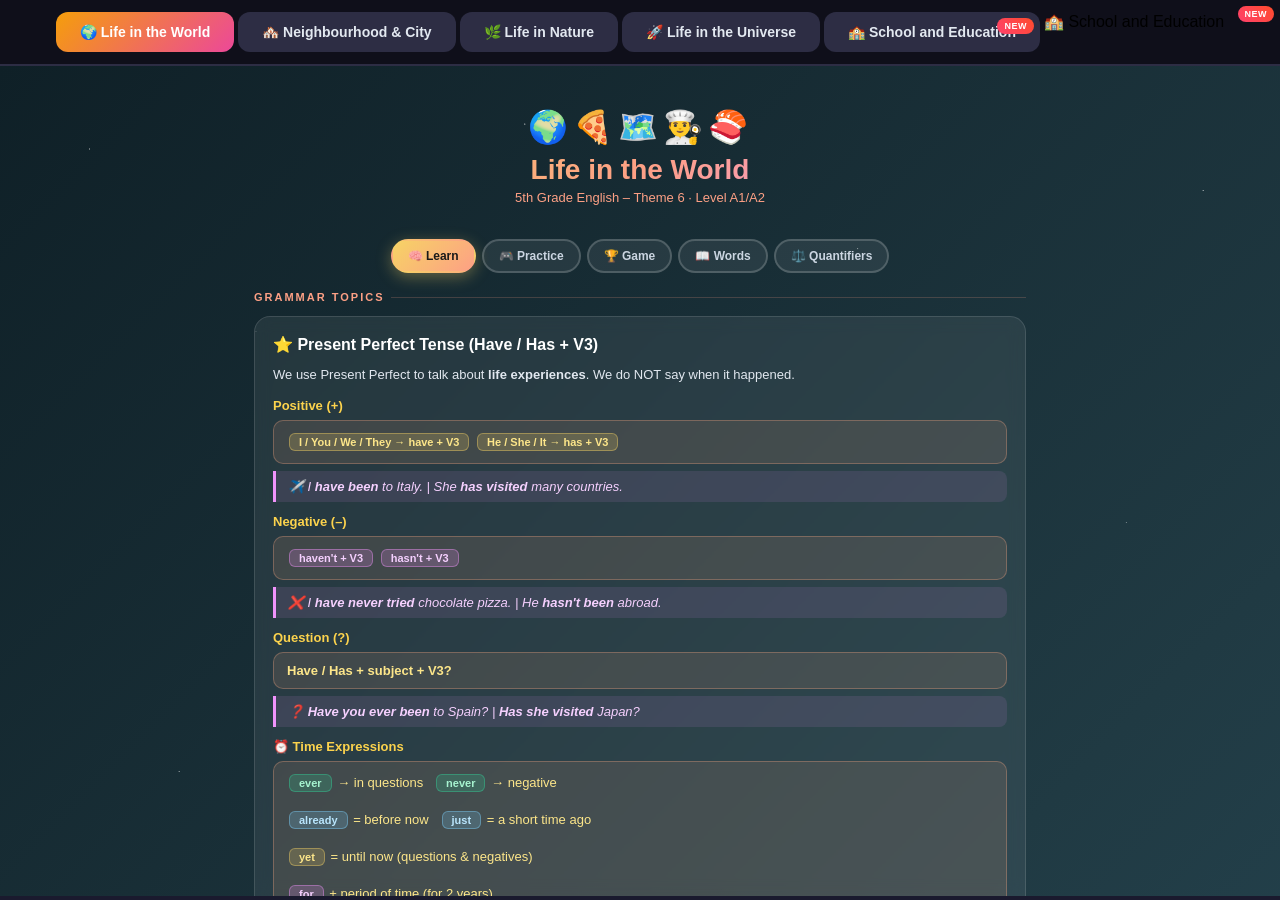
==== index.html @ 7ba91694 "Update index.html" ====
<!DOCTYPE html>
<html lang="tr">
<head>
    <meta charset="UTF-8">
    <meta name="viewport" content="width=device-width, initial-scale=1.0">
    <title>5. Sınıf İngilizce - Tüm Üniteler</title>
    <style>
        * {
            margin: 0;
            padding: 0;
            box-sizing: border-box;
        }

        body {
            font-family: 'Segoe UI', sans-serif;
            background: #1a1a2e;
        }

        .main-tabs {
            background: #0f0f1a;
            display: flex;
            flex-wrap: wrap;
            justify-content: center;
            gap: 4px;
            padding: 12px;
            border-bottom: 2px solid #2d2d44;
            position: sticky;
            top: 0;
            z-index: 1000;
        }

        .main-tab-btn {
            padding: 12px 24px;
            border: none;
            border-radius: 12px;
            font-size: 14px;
            font-weight: 600;
            cursor: pointer;
            background: #2d2d44;
            color: #e2e8f0;
            transition: all 0.3s;
        }

        .main-tab-btn:hover {
            background: #4a4a6a;
            transform: translateY(-2px);
        }

        .main-tab-btn.active {
            background: linear-gradient(135deg, #f59e0b, #ec4899);
            color: white;
        }

        .unit-iframe {
            width: 100%;
            height: calc(100vh - 70px);
            border: none;
        }

         .main-tab-btn {
    position: relative;
}

/* Badge görünümü */
.badge {
    position: absolute;
    top: 6px;
    right: 6px;
    background: linear-gradient(45deg, #ff416c, #ff4b2b);
    color: white;
    font-size: 9px;
    padding: 3px 7px;
    border-radius: 12px;
    font-weight: bold;
    letter-spacing: 0.5px;

    /* Animasyon */
    animation: pulse 1.5s infinite;
}

/* Pulse efekti */
@keyframes pulse {
    0% {
        transform: scale(1);
        box-shadow: 0 0 0 0 rgba(255, 75, 43, 0.7);
    }
    70% {
        transform: scale(1.1);
        box-shadow: 0 0 8px 6px rgba(255, 75, 43, 0);
    }
    100% {
        transform: scale(1);
        box-shadow: 0 0 0 0 rgba(255, 75, 43, 0);
    }
}

    </style>
</head>
<body>
    <div class="main-tabs">
        <button class="main-tab-btn active" onclick="switchUnit('life_in_the_world_theme6_app.html')">🌍 Life in the World</button>
        <button class="main-tab-btn" onclick="switchUnit('neighbourhood_city_app.html')">🏘️ Neighbourhood & City</button>
        <button class="main-tab-btn" onclick="switchUnit('life_in_nature_5th_grade.html')">🌿 Life in Nature</button>
        <button class="main-tab-btn" onclick="switchUnit('life_in_the_universe_app.html')">🚀 Life in the Universe</button>
        <button class="main-tab-btn new-badge" onclick="switchUnit('theme9-school-life.html')">
    🏫 School and Education
    <span class="badge">NEW</span>
</button>

    🏫 School and Education
    <span class="badge">NEW</span>
</button>

    </div>

    <iframe id="mainFrame" class="unit-iframe" src="life_in_the_world_theme6_app.html"></iframe>

    <script>
        function switchUnit(fileName) {
            document.getElementById('mainFrame').src = fileName;
            
            document.querySelectorAll('.main-tab-btn').forEach(btn => {
                btn.classList.remove('active');
            });
            event.target.classList.add('active');
        }
    </script>
</body>
</html>
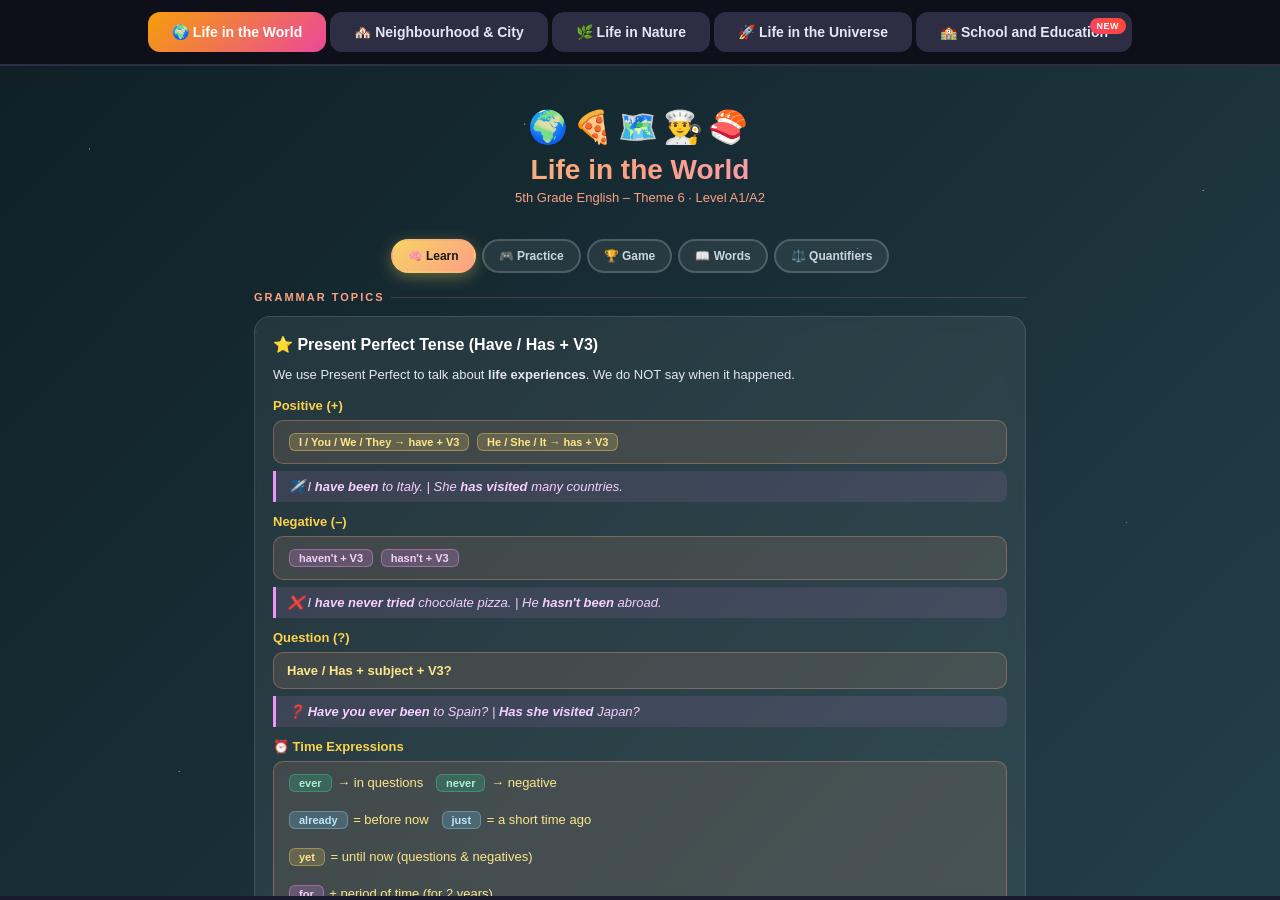
==== commit 295f1b62: "Update index.html" ====
--- a/index.html
+++ b/index.html
@@ -107,9 +107,6 @@
     <span class="badge">NEW</span>
 </button>
 
-    🏫 School and Education
-    <span class="badge">NEW</span>
-</button>
 
     </div>
 
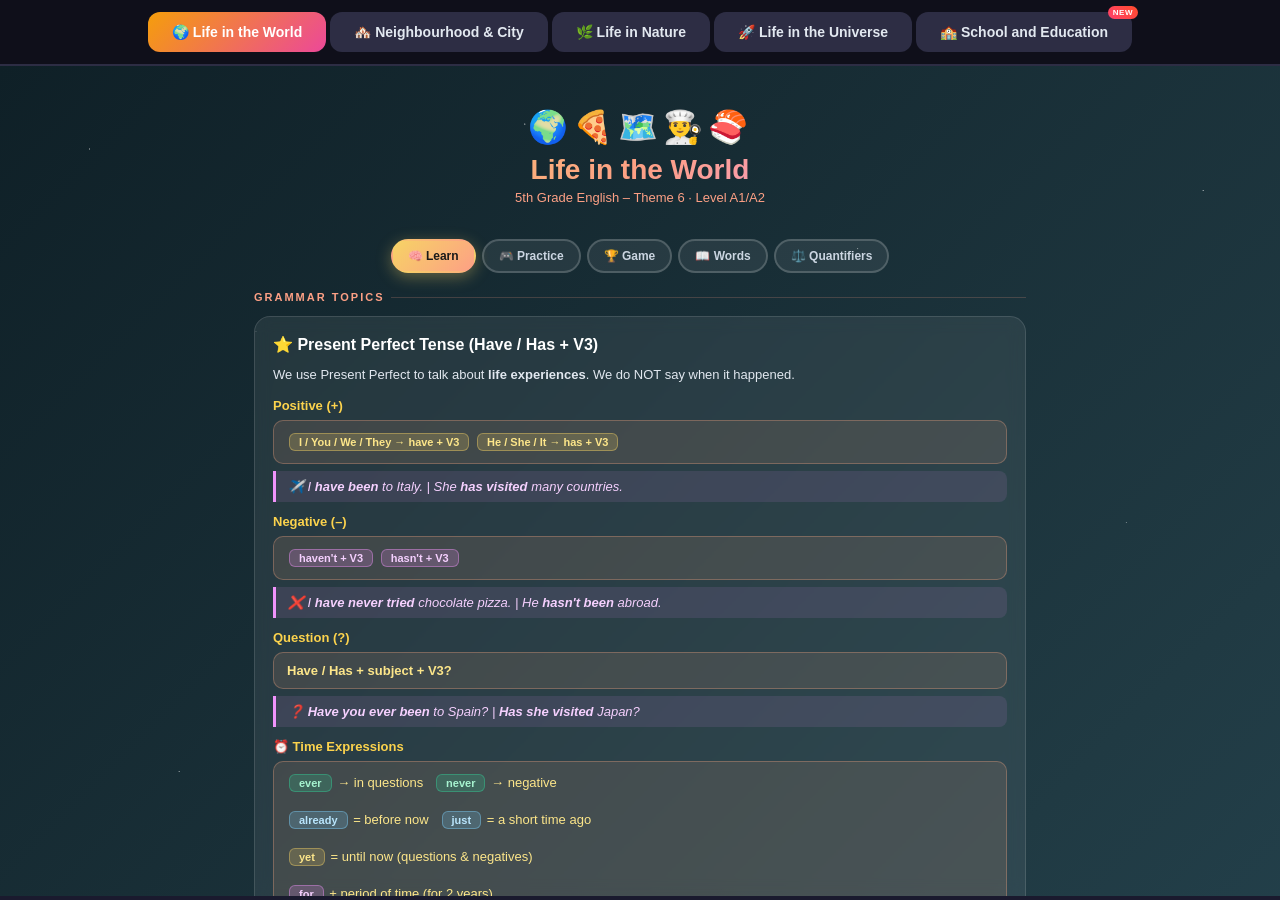
==== commit 922565f6: "Update index.html" ====
--- a/index.html
+++ b/index.html
@@ -64,12 +64,12 @@
 /* Badge görünümü */
 .badge {
     position: absolute;
-    top: 6px;
-    right: 6px;
+    top: -6px;
+    right: -6px;
     background: linear-gradient(45deg, #ff416c, #ff4b2b);
     color: white;
-    font-size: 9px;
-    padding: 3px 7px;
+    font-size: 8px;
+    padding: 2px 5px;
     border-radius: 12px;
     font-weight: bold;
     letter-spacing: 0.5px;
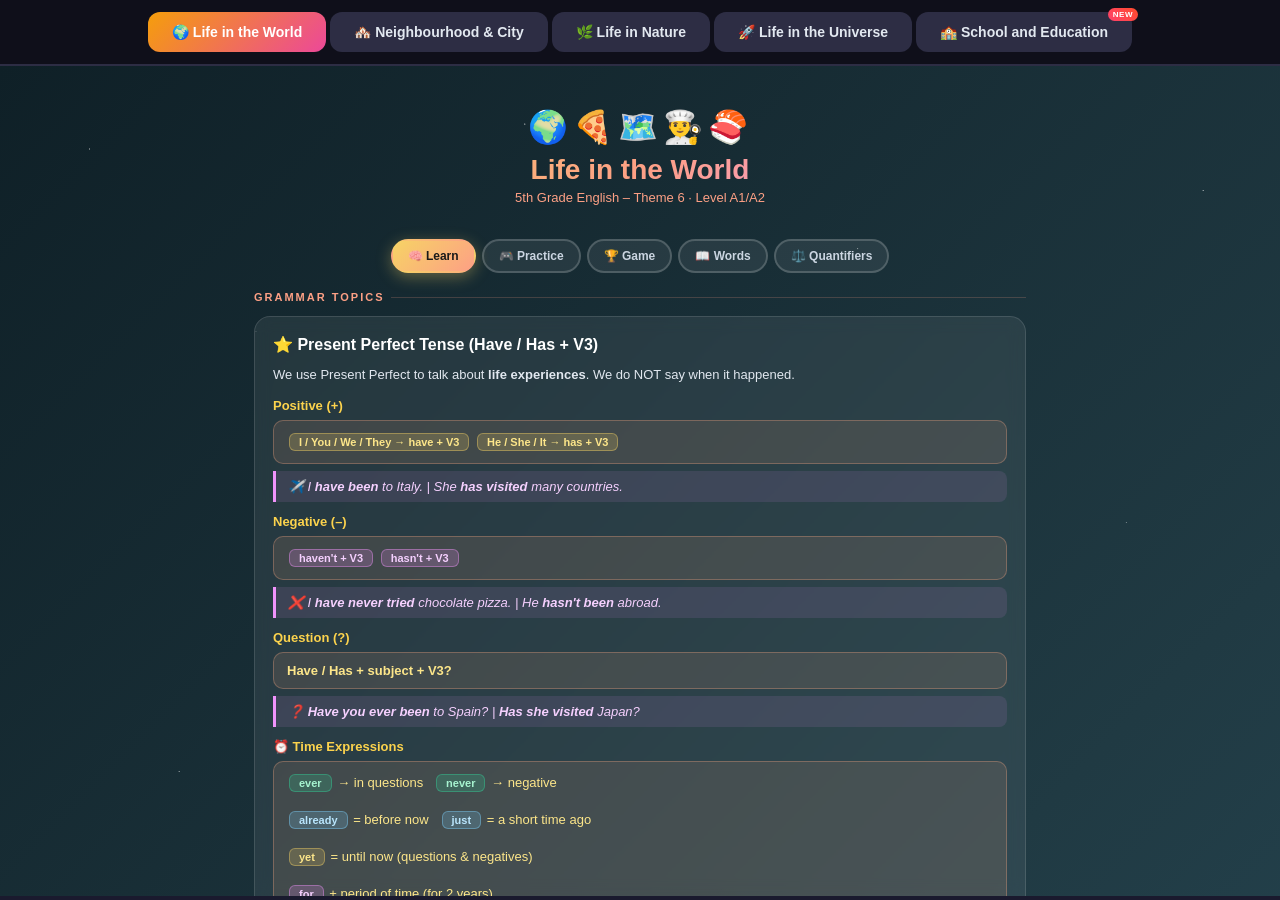
==== commit bbf3d464: "Update index.html" ====
--- a/index.html
+++ b/index.html
@@ -64,7 +64,7 @@
 /* Badge görünümü */
 .badge {
     position: absolute;
-    top: -6px;
+    top: -4px;
     right: -6px;
     background: linear-gradient(45deg, #ff416c, #ff4b2b);
     color: white;
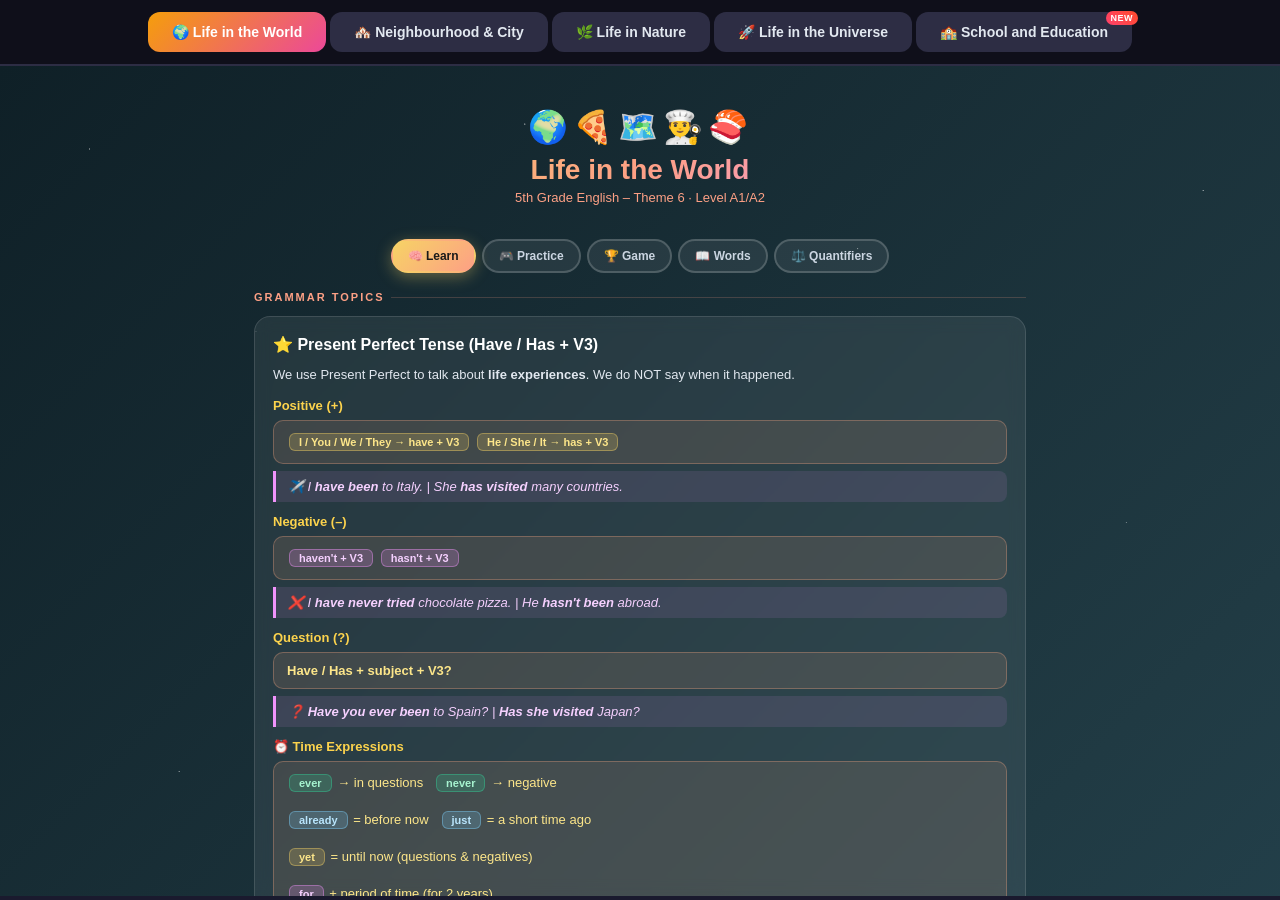
==== commit f4395726: "Update index.html" ====
--- a/index.html
+++ b/index.html
@@ -64,11 +64,11 @@
 /* Badge görünümü */
 .badge {
     position: absolute;
-    top: -4px;
+    top: -1px;
     right: -6px;
     background: linear-gradient(45deg, #ff416c, #ff4b2b);
     color: white;
-    font-size: 8px;
+    font-size: 9px;
     padding: 2px 5px;
     border-radius: 12px;
     font-weight: bold;
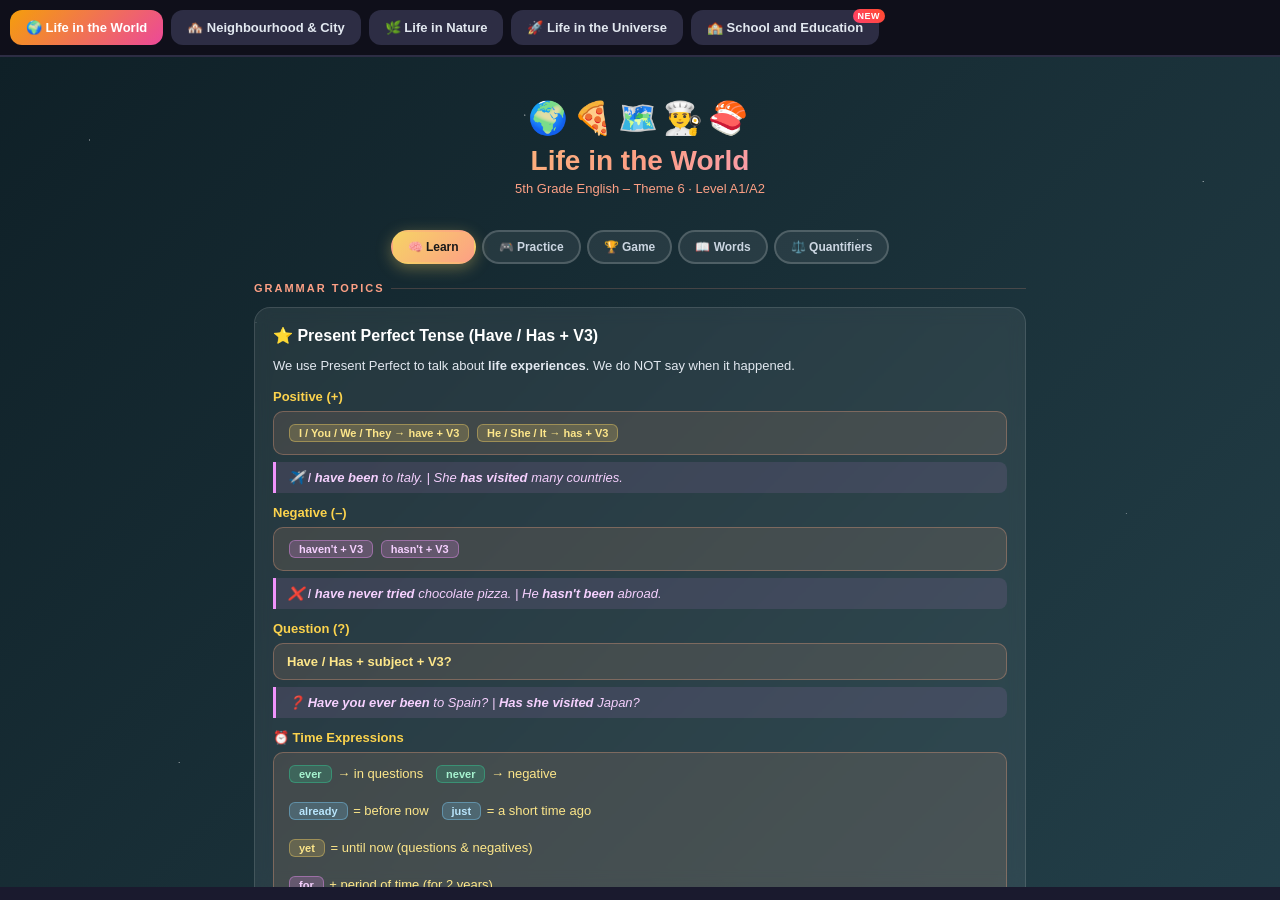
==== commit f1025bc1: "Update index.html" ====
--- a/index.html
+++ b/index.html
@@ -94,6 +94,42 @@
     }
 }
 
+/* menü ek ayarlar  */
+
+.main-tabs {
+    display: flex;
+    overflow-x: auto;
+    flex-wrap: nowrap;
+    gap: 8px;
+    padding: 10px;
+    justify-content: flex-start;
+
+    scrollbar-width: none;
+}
+
+.main-tabs::-webkit-scrollbar {
+    display: none;
+}
+
+.main-tab-btn {
+    flex: 0 0 auto;
+    padding: 10px 16px;
+    font-size: 13px;
+    white-space: nowrap;
+}
+/*Hafif “fade” efekti*/
+.main-tabs::after {
+    content: "";
+    position: absolute;
+    right: 0;
+    top: 0;
+    height: 100%;
+    width: 30px;
+    background: linear-gradient(to left, #0f0f1a, transparent);
+    pointer-events: none;
+}
+
+        
     </style>
 </head>
 <body>
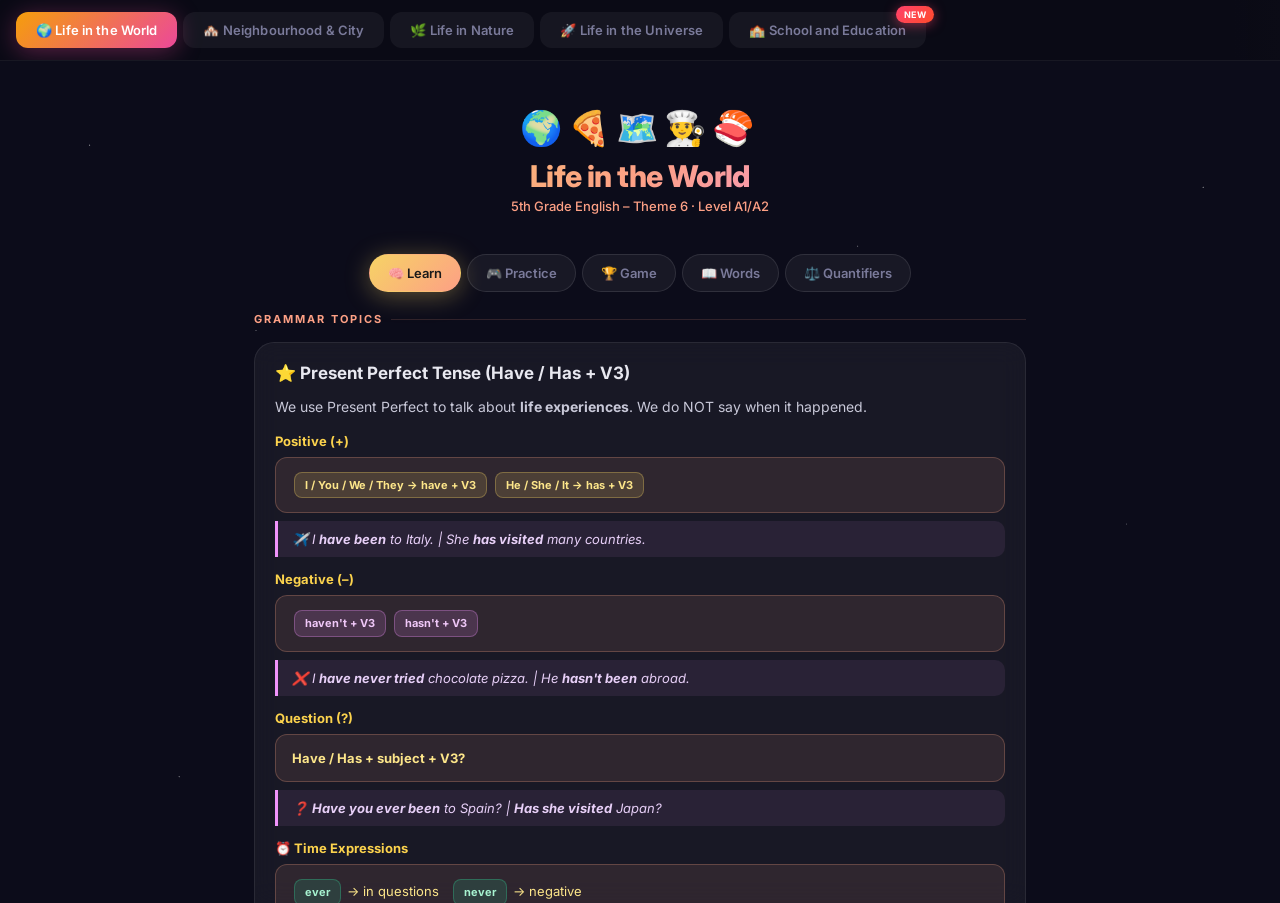
==== commit ae686c72: "Redesign: dark theme, glassmorphism, responsive layout, bug fixes" ====
--- a/index.html
+++ b/index.html
@@ -4,133 +4,7 @@
     <meta charset="UTF-8">
     <meta name="viewport" content="width=device-width, initial-scale=1.0">
     <title>5. Sınıf İngilizce - Tüm Üniteler</title>
-    <style>
-        * {
-            margin: 0;
-            padding: 0;
-            box-sizing: border-box;
-        }
-
-        body {
-            font-family: 'Segoe UI', sans-serif;
-            background: #1a1a2e;
-        }
-
-        .main-tabs {
-            background: #0f0f1a;
-            display: flex;
-            flex-wrap: wrap;
-            justify-content: center;
-            gap: 4px;
-            padding: 12px;
-            border-bottom: 2px solid #2d2d44;
-            position: sticky;
-            top: 0;
-            z-index: 1000;
-        }
-
-        .main-tab-btn {
-            padding: 12px 24px;
-            border: none;
-            border-radius: 12px;
-            font-size: 14px;
-            font-weight: 600;
-            cursor: pointer;
-            background: #2d2d44;
-            color: #e2e8f0;
-            transition: all 0.3s;
-        }
-
-        .main-tab-btn:hover {
-            background: #4a4a6a;
-            transform: translateY(-2px);
-        }
-
-        .main-tab-btn.active {
-            background: linear-gradient(135deg, #f59e0b, #ec4899);
-            color: white;
-        }
-
-        .unit-iframe {
-            width: 100%;
-            height: calc(100vh - 70px);
-            border: none;
-        }
-
-         .main-tab-btn {
-    position: relative;
-}
-
-/* Badge görünümü */
-.badge {
-    position: absolute;
-    top: -1px;
-    right: -6px;
-    background: linear-gradient(45deg, #ff416c, #ff4b2b);
-    color: white;
-    font-size: 9px;
-    padding: 2px 5px;
-    border-radius: 12px;
-    font-weight: bold;
-    letter-spacing: 0.5px;
-
-    /* Animasyon */
-    animation: pulse 1.5s infinite;
-}
-
-/* Pulse efekti */
-@keyframes pulse {
-    0% {
-        transform: scale(1);
-        box-shadow: 0 0 0 0 rgba(255, 75, 43, 0.7);
-    }
-    70% {
-        transform: scale(1.1);
-        box-shadow: 0 0 8px 6px rgba(255, 75, 43, 0);
-    }
-    100% {
-        transform: scale(1);
-        box-shadow: 0 0 0 0 rgba(255, 75, 43, 0);
-    }
-}
-
-/* menü ek ayarlar  */
-
-.main-tabs {
-    display: flex;
-    overflow-x: auto;
-    flex-wrap: nowrap;
-    gap: 8px;
-    padding: 10px;
-    justify-content: flex-start;
-
-    scrollbar-width: none;
-}
-
-.main-tabs::-webkit-scrollbar {
-    display: none;
-}
-
-.main-tab-btn {
-    flex: 0 0 auto;
-    padding: 10px 16px;
-    font-size: 13px;
-    white-space: nowrap;
-}
-/*Hafif “fade” efekti*/
-.main-tabs::after {
-    content: "";
-    position: absolute;
-    right: 0;
-    top: 0;
-    height: 100%;
-    width: 30px;
-    background: linear-gradient(to left, #0f0f1a, transparent);
-    pointer-events: none;
-}
-
-        
-    </style>
+    <link rel="stylesheet" href="style.css">
 </head>
 <body>
     <div class="main-tabs">
--- a/style.css
+++ b/style.css
@@ -0,0 +1,147 @@
+@import url('https://fonts.googleapis.com/css2?family=Inter:wght@400;500;600;700;800&display=swap');
+
+* {
+  margin: 0;
+  padding: 0;
+  box-sizing: border-box;
+}
+
+body {
+  font-family: 'Inter', -apple-system, BlinkMacSystemFont, sans-serif;
+  background: #080812;
+  color: #e8e8f0;
+  min-height: 100vh;
+}
+
+.main-tabs {
+  background: rgba(11, 11, 22, 0.92);
+  display: flex;
+  overflow-x: auto;
+  flex-wrap: nowrap;
+  gap: 6px;
+  padding: 12px 16px;
+  border-bottom: 1px solid rgba(255, 255, 255, 0.06);
+  position: sticky;
+  top: 0;
+  z-index: 1000;
+  scrollbar-width: none;
+  align-items: center;
+  backdrop-filter: blur(16px);
+  -webkit-backdrop-filter: blur(16px);
+}
+
+.main-tabs::-webkit-scrollbar {
+  display: none;
+}
+
+.main-tab-btn {
+  flex: 0 0 auto;
+  padding: 10px 20px;
+  border: none;
+  border-radius: 12px;
+  font-size: 13px;
+  font-weight: 600;
+  cursor: pointer;
+  background: rgba(255, 255, 255, 0.05);
+  color: #7a7a9a;
+  transition: all 0.25s cubic-bezier(0.4, 0, 0.2, 1);
+  white-space: nowrap;
+  position: relative;
+  font-family: 'Inter', sans-serif;
+  letter-spacing: 0.01em;
+}
+
+.main-tab-btn:hover {
+  background: rgba(255, 255, 255, 0.1);
+  color: #d0d0e0;
+  transform: translateY(-1px);
+}
+
+.main-tab-btn:active {
+  transform: translateY(0px) scale(0.97);
+}
+
+.main-tab-btn.active {
+  background: linear-gradient(135deg, #f59e0b, #ec4899);
+  color: #fff;
+  box-shadow: 0 4px 24px rgba(236, 72, 153, 0.35);
+}
+
+.badge {
+  position: absolute;
+  top: -6px;
+  right: -8px;
+  background: linear-gradient(135deg, #ff416c, #ff4b2b);
+  color: #fff;
+  font-size: 9px;
+  padding: 3px 8px;
+  border-radius: 20px;
+  font-weight: 700;
+  letter-spacing: 0.5px;
+  animation: badgePulse 2s ease-in-out infinite;
+  box-shadow: 0 2px 12px rgba(255, 65, 108, 0.5);
+}
+
+@keyframes badgePulse {
+  0%, 100% {
+    transform: scale(1);
+    box-shadow: 0 2px 12px rgba(255, 65, 108, 0.4);
+  }
+  50% {
+    transform: scale(1.08);
+    box-shadow: 0 4px 24px rgba(255, 65, 108, 0.6);
+  }
+}
+
+.main-tabs::after {
+  content: "";
+  position: absolute;
+  right: 0;
+  top: 0;
+  height: 100%;
+  width: 48px;
+  background: linear-gradient(to right, transparent, rgba(11, 11, 22, 0.95));
+  pointer-events: none;
+}
+
+.unit-iframe {
+  width: 100%;
+  height: calc(100vh - 58px);
+  border: none;
+  display: block;
+  background: #080812;
+}
+
+@media (max-width: 768px) {
+  .main-tabs {
+    padding: 10px 12px;
+    gap: 4px;
+  }
+
+  .main-tab-btn {
+    padding: 8px 14px;
+    font-size: 12px;
+  }
+
+  .main-tabs::after {
+    display: none;
+  }
+
+  .unit-iframe {
+    height: calc(100vh - 52px);
+  }
+}
+
+@media (max-width: 400px) {
+  .main-tab-btn {
+    padding: 7px 12px;
+    font-size: 11px;
+  }
+
+  .badge {
+    font-size: 8px;
+    padding: 2px 6px;
+    top: -5px;
+    right: -6px;
+  }
+}
